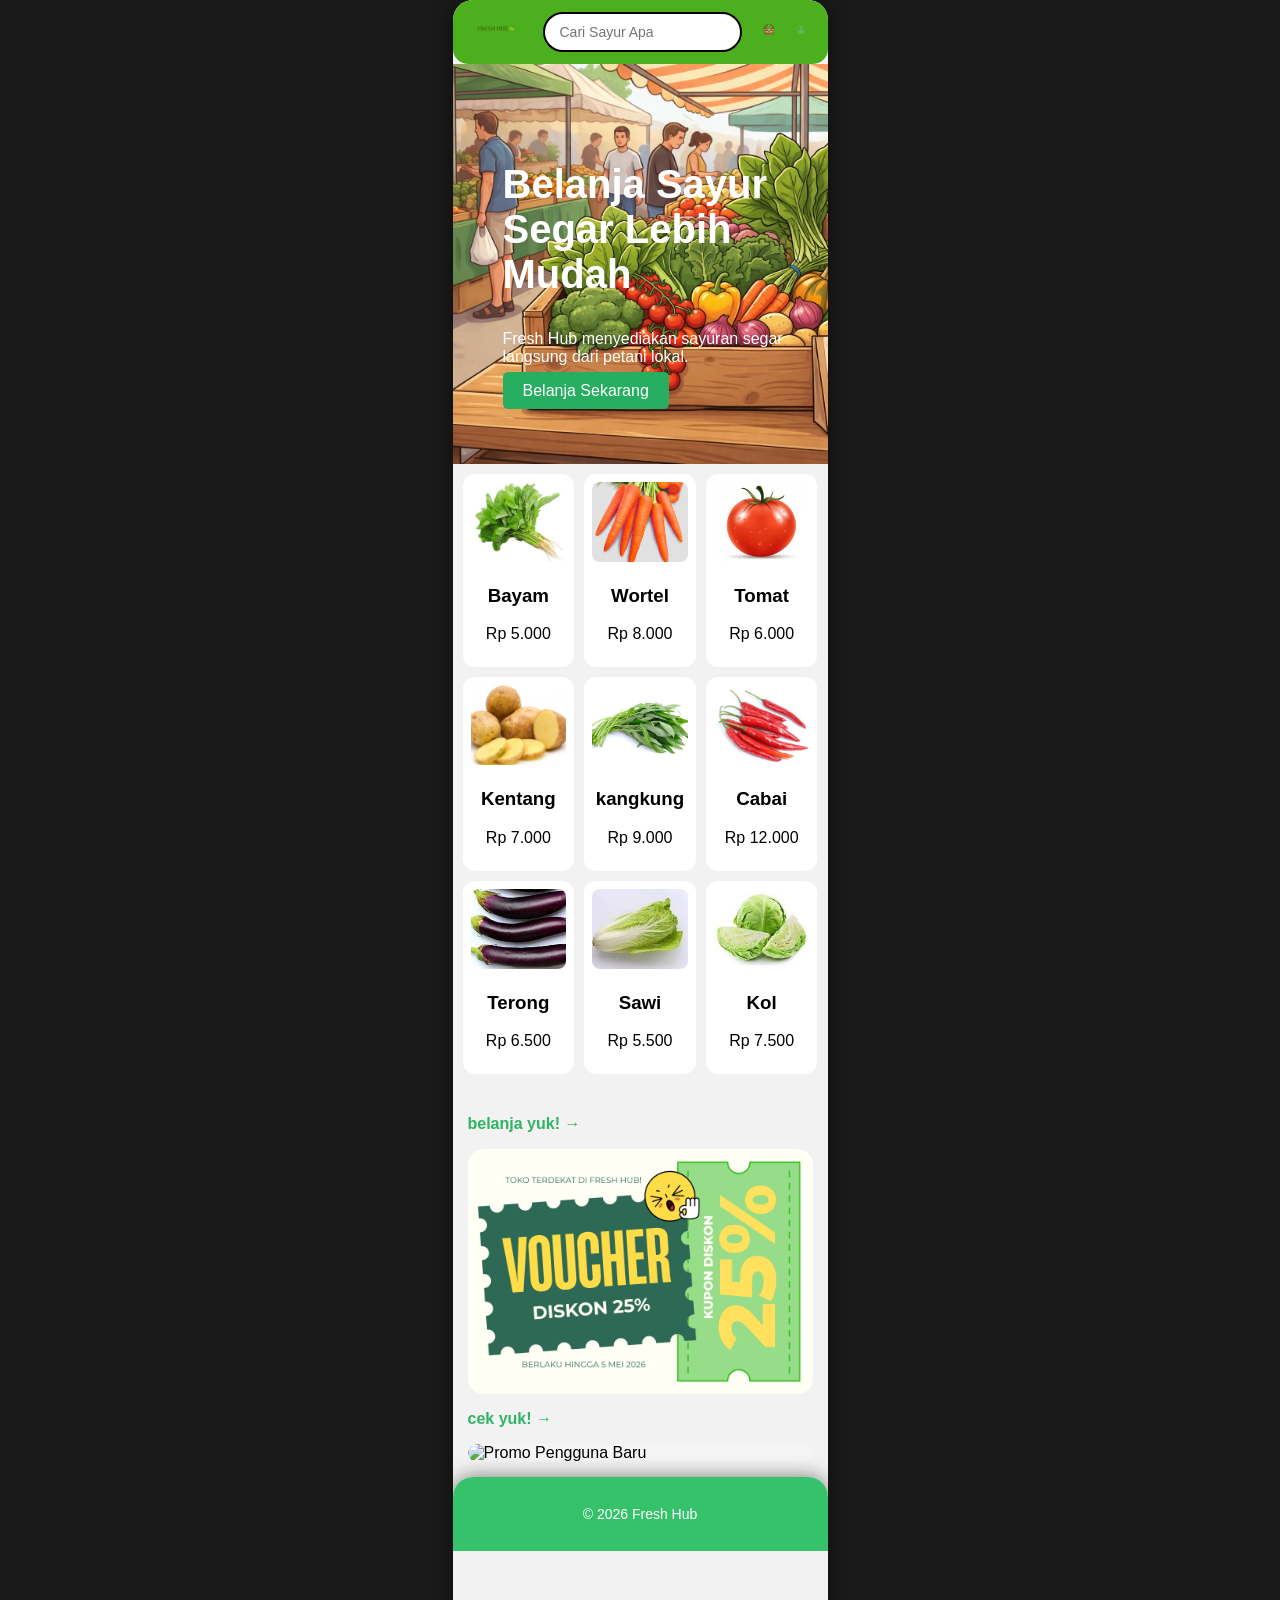
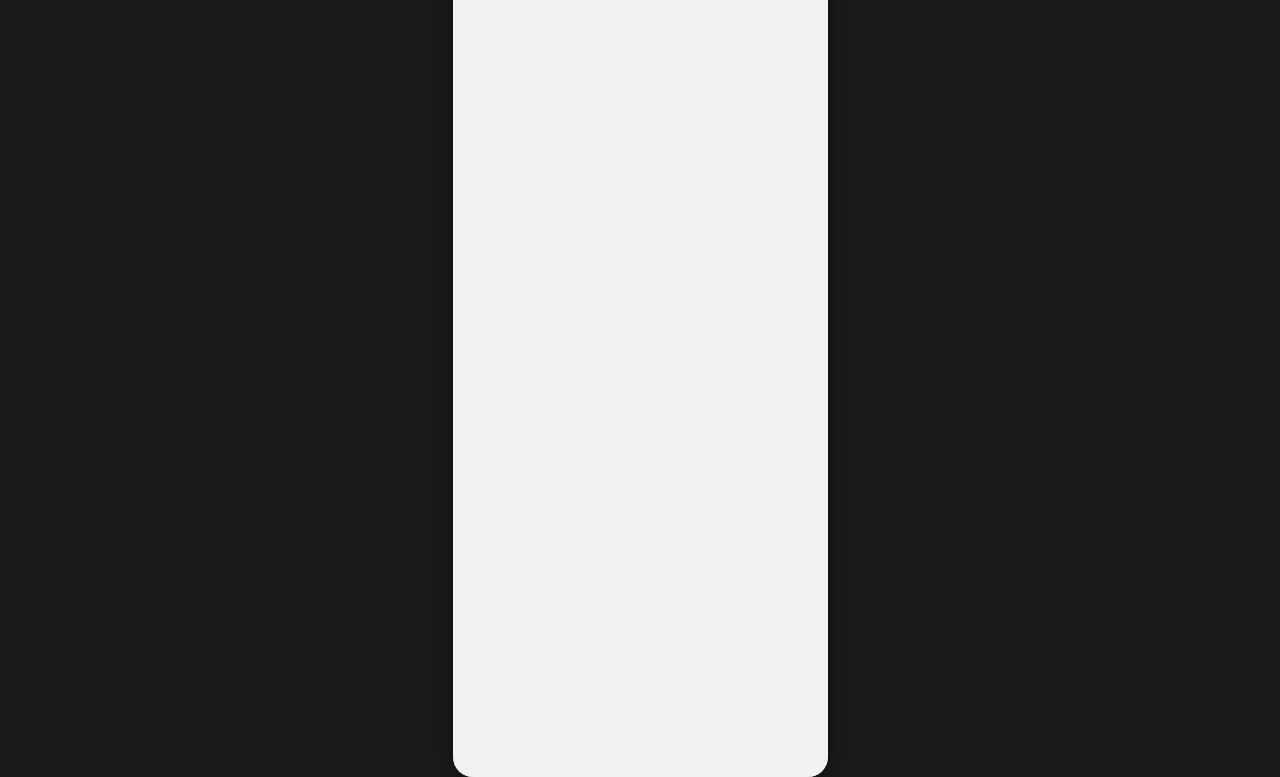
==== index.html @ 1657fc96 "first commit" ====
<!doctype html>
<html lang="id">
  <head>
    <meta charset="UTF-8" />
    <meta name="viewport" content="width=device-width, initial-scale=1.0" />

    <title>Fresh Hub</title>

    <link rel="stylesheet" href="style.css" />
  </head>

  <body>
    <div class="main">
      <header class="navbar">
        <!-- Logo -->
        <div class="logo">
          <img src="gambar/logo.png" alt="Fresh Hub" />
        </div>

        <!-- Search -->
        <div class="search-box">
          <input type="text" placeholder="Cari Sayur Apa" />
        </div>

        <!-- Icon -->
       <div class="nav-icons">
       <a href="keranjang.html">
        <img src="gambar/cart.png" class="icon">
        </a> 
        <a href="profil.html">
       <img src="gambar/user.png" class="icon">
       </a>
      </header>

      <!-- Hero Section -->

      <section class="hero">
        <div class="hero-text">
          <h1>Belanja Sayur Segar Lebih Mudah</h1>

          <p>Fresh Hub menyediakan sayuran segar langsung dari petani lokal.</p>

          <a href="produk.html" class="btn"> Belanja Sekarang </a>
        </div>
      </section>

      <!-- Produk Preview -->

      <section class="produk">
        <div class="card">
          <img src="gambar/bayam.jpg" />
          <h3>Bayam</h3>
          <p>Rp 5.000</p>
        </div>

        <div class="card">
          <img src="gambar/wortel.jpg" />
          <h3>Wortel</h3>
          <p>Rp 8.000</p>
        </div>

        <div class="card">
          <img src="gambar/tomat.jpg" />
          <h3>Tomat</h3>
          <p>Rp 6.000</p>
        </div>

        <div class="card">
          <img src="gambar/kentang.jpg" />
          <h3>Kentang</h3>
          <p>Rp 7.000</p>
        </div>

        <div class="card">
          <img src="gambar/kangkung.jpg" />
          <h3>kangkung</h3>
          <p>Rp 9.000</p>
        </div>

        <div class="card">
          <img src="gambar/cabai.jpg" />
          <h3>Cabai</h3>
          <p>Rp 12.000</p>
        </div>

        <div class="card">
          <img src="gambar/terong.jpg" />
          <h3>Terong</h3>
          <p>Rp 6.500</p>
        </div>

        <div class="card">
          <img src="gambar/sawi.jpg" />
          <h3>Sawi</h3>
          <p>Rp 5.500</p>
        </div>

        <div class="card">
          <img src="gambar/kol.jpg" />
          <h3>Kol</h3>
          <p>Rp 7.500</p>
        </div>
    </section>

    <!-- Promo Section -->
<section class="promo-section">

  <!-- Belanja Yuk -->
  <div class="promo-header">
    <h3>belanja yuk! →</h3>
  </div>

  <div class="promo-card">
    <img src="gambar/voucher.png" alt="Voucher Diskon">
  </div>

  <!-- Cek Yuk -->
  <div class="promo-header">
    <h3>cek yuk! →</h3>
  </div>

  <div class="promo-card">
    <img src="gambar/promo.png" alt="Promo Pengguna Baru">
  </div>

</section>

    <div class="main">

  

  <footer class="footer">
    <p>© 2026 Fresh Hub</p>
  </footer>

</div>

</body>
</html>
---- style.css ----
* {
  margin: 1;

  padding: 0;

  box-sizing: border-box;
}

body {
  font-family: Arial, sans-serif;
  margin: 0;
  background: #f5fff5;
}

/* Navbar */

.navbar {
  display: flex;

  align-items: center;

  justify-content: space-between;

  padding: 10px 12px;

  background: #43b02a;

  border-bottom-left-radius: 20px;
  border-bottom-right-radius: 20px;
}

.logo img {
  height: 28px;
}

nav a {
  color: white;
  margin: 10px;
  text-decoration: none;
}

/* Hero */

.hero {
  height: 400px;

  background: url("gambar/bg-sayur.jpg");

  background-size: cover;
  background-position: center;

  display: flex;
  align-items: center;

  color: white;
}

.hero-text {
  margin-left: 50px;
}

.hero h1 {
  font-size: 40px;
}

.btn {
  background: #27ae60;
  padding: 10px 20px;

  color: white;
  text-decoration: none;

  border-radius: 5px;
}

/* Produk */

.preview {
  padding: 40px;
  text-align: center;
}

.produk {
  display: grid;

  grid-template-columns: repeat(3, 1fr);

  gap: 10px;

  padding: 10px;

  width: 100%;

  box-sizing: border-box;
}

.card {
  background: white;

  border-radius: 12px;

  padding: 8px;

  text-align: center;

  width: 100%;

  box-sizing: border-box;
}

.card img {
  width: 100%;

  height: 80px;

  object-fit: cover;

  border-radius: 8px;
}

/* Footer */

footer {
  background: #2ecc71;
  color: white;

  text-align: center;

  padding: 15px;

  margin-top: 30px;
}
/* Halaman Produk */

.produk-section {
  padding: 40px;
  text-align: center;
}

.harga {
  color: #27ae60;
  font-weight: bold;
}

.total-box {
  margin-top: 30px;
}

button {
  background: #27ae60;
  color: white;

  border: none;
  padding: 10px;

  border-radius: 5px;

  cursor: pointer;
}

button:hover {
  background: #219150;
}

/* Keranjang */

.keranjang-section {
  padding: 40px;
  text-align: center;
}

table {
  border-collapse: collapse;
  margin: auto;
}

th,
td {
  padding: 10px;
}

/* Tentang */

.tentang-section {
  padding: 40px;
  max-width: 800px;
  margin: auto;

  line-height: 1.8;
}

.tentang-section ul {
  margin-left: 20px;
}

/* Kontak */

.kontak-section {
  padding: 40px;
  max-width: 800px;
  margin: auto;

  line-height: 1.8;
}

.search-box {
  flex: 1;

  margin: 0 10px;
}

.search-box input {
  width: 100%;

  padding: 8px 12px;

  border-radius: 20px;

  border: 2px solid black;

  font-size: 14px;
}

/* HEADER APP STYLE */

.navbar {
  display: flex;
  align-items: center;
  justify-content: space-between;

  background: #4caf1d; /* hijau seperti gambar */

  padding: 10px 15px;
}

/* Logo */

.logo img {
  height: 40px;
}

/* Search Tengah */

.search-box {
  flex: 1;
  margin: 0 15px;
}

.search-box input {
  width: 100%;

  padding: 10px 15px;

  border-radius: 25px;

  border: 2px solid black;

  outline: none;

  font-size: 14px;
}

/* Icon kanan */

.nav-icons {
  display: flex;

  align-items: center;

  gap: 8px;
}

.icon {
  width: 24px;

  height: 24px;

  object-fit: contain;
}

.navbar {
  border-bottom-left-radius: 15px;
  border-bottom-right-radius: 15px;
}

/* MODE MOBILE APP */

body {
  margin: 0;
  padding: 0;

  font-family: Arial, sans-serif;

  background: #1a1a1a;
}

/* Konten utama */

.container {
  padding: 15px;
}

/* FRAME HP */

.main {
  width: 375px; /* ukuran HP */

  min-height: 100vh;

  background: #f2f2f2;

  box-shadow: 0 0 20px rgba(0, 0, 0, 0.5);

  overflow: hidden;
}
.main {
  width: 375px; /* ukuran HP */

  min-height: 100vh;

  background: #f2f2f2;

  margin: auto;

  overflow: hidden;

  border-radius: 20px;
}

section {
  width: 100%;

  display: block;
}

.footer {
  background: #36c26b;

  color: white;

  text-align: center;

  padding: 15px;

  font-size: 14px;

  margin-top: auto;
}

/* PROMO SECTION */

.promo-section {
  padding: 15px;
}

.promo-header {
  margin-top: 15px;
}

.promo-header h3 {
  color: #2fb463;

  font-size: 16px;

  font-weight: bold;
}

.promo-card {
  background: #f5f5f5;

  border-radius: 15px;

  overflow: hidden;

  margin-top: 10px;
}

.promo-card img {
  width: 100%;

  border-radius: 15px;

  display: block;
}
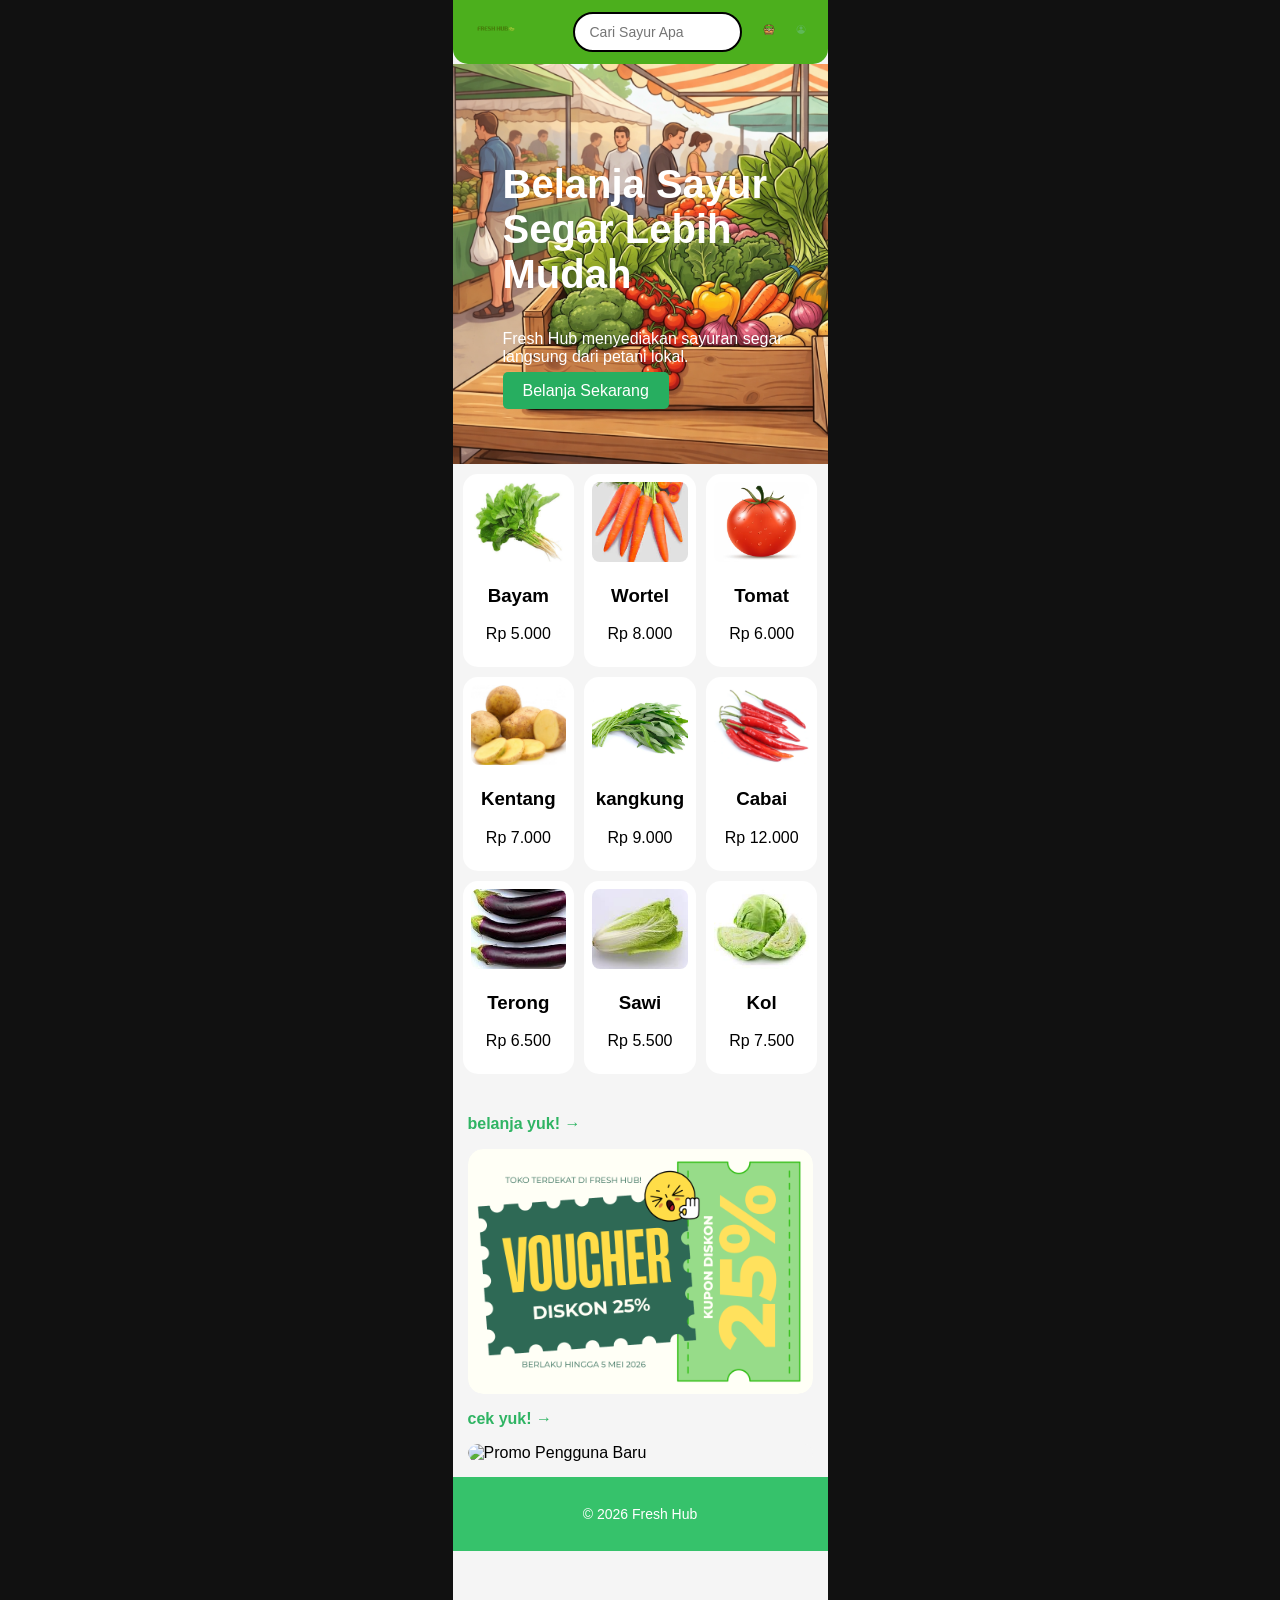
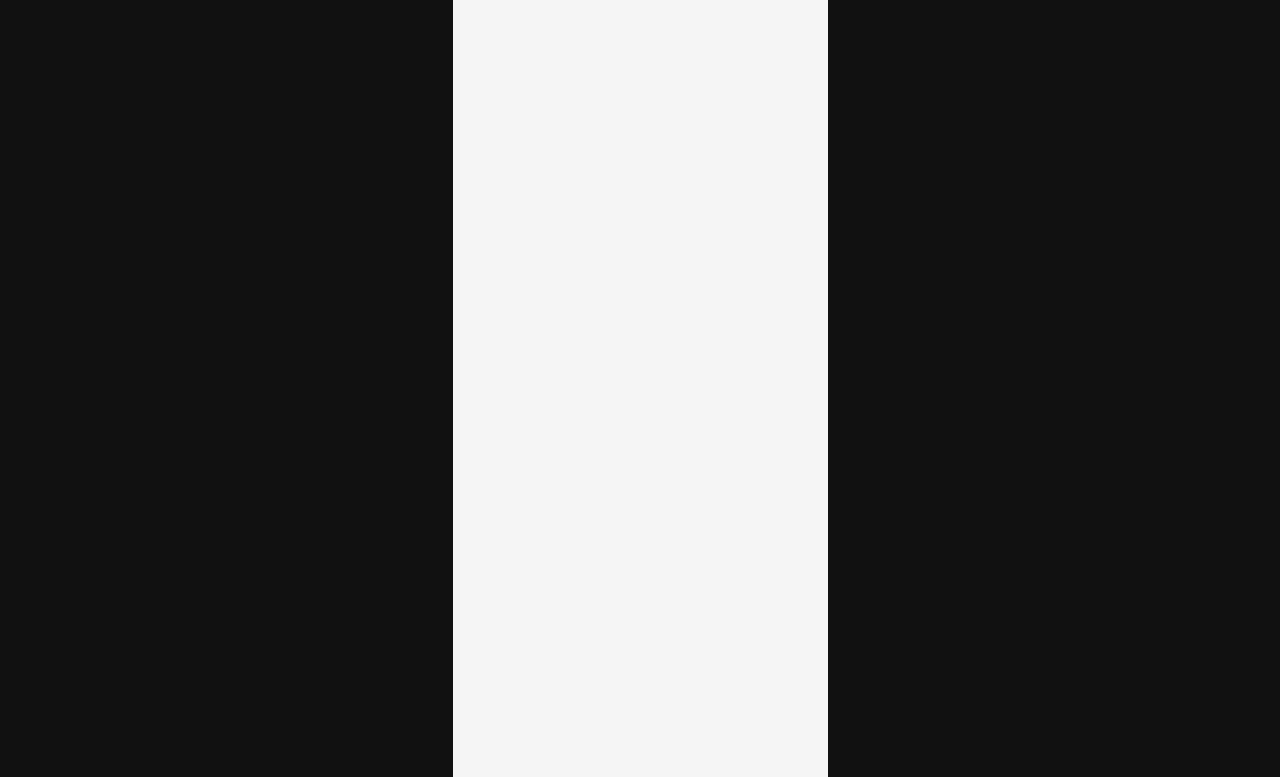
==== commit 9f984d51: "first commit" ====
--- a/index.html
+++ b/index.html
@@ -45,7 +45,7 @@
       </section>
 
       <!-- Produk Preview -->
-
+<div class="product-container">
       <section class="produk">
         <div class="card">
           <img src="gambar/bayam.jpg" />
--- a/style.css
+++ b/style.css
@@ -12,7 +12,7 @@
   background: #f5fff5;
 }
 
-/* Navbar */
+/* NAVBAR */
 
 .navbar {
   display: flex;
@@ -21,12 +21,75 @@
 
   justify-content: space-between;
 
+  background: #49b11c;
+
   padding: 10px 12px;
 
   background: #43b02a;
 
   border-bottom-left-radius: 20px;
+
   border-bottom-right-radius: 20px;
+}
+
+/* kiri */
+
+.nav-left {
+  display: flex;
+
+  align-items: center;
+
+  gap: 8px;
+}
+
+/* logo */
+
+.logo {
+  width: 90px;
+}
+
+/* back */
+
+.back-btn {
+  color: white;
+
+  font-size: 22px;
+
+  text-decoration: none;
+}
+
+/* search */
+
+.search-box {
+  flex: 1;
+
+  margin: 0 10px;
+}
+
+.search-box input {
+  width: 100%;
+
+  padding: 8px 12px;
+
+  border-radius: 20px;
+
+  border: 2px solid black;
+
+  outline: none;
+}
+
+/* icon */
+
+.nav-icons {
+  display: flex;
+
+  align-items: center;
+}
+
+.icon {
+  width: 26px;
+
+  cursor: pointer;
 }
 
 .logo img {
@@ -92,12 +155,14 @@
   width: 100%;
 
   box-sizing: border-box;
+
+  width: 100%;
 }
 
 .card {
   background: white;
 
-  border-radius: 12px;
+  border-radius: 15px;
 
   padding: 8px;
 
@@ -117,7 +182,6 @@
 
   border-radius: 8px;
 }
-
 /* Footer */
 
 footer {
@@ -288,13 +352,10 @@
 body {
   margin: 0;
   padding: 0;
-
-  font-family: Arial, sans-serif;
-
-  background: #1a1a1a;
-}
-
-/* Konten utama */
+  display: flex;
+  justify-content: center; /* posisi tengah */
+  background: #111; /* warna kanan kiri */
+}
 
 .container {
   padding: 15px;
@@ -303,28 +364,11 @@
 /* FRAME HP */
 
 .main {
-  width: 375px; /* ukuran HP */
-
+  width: 375px; /* ukuran layar HP */
+  max-width: 100%;
+  background: #f5f5f5;
   min-height: 100vh;
-
-  background: #f2f2f2;
-
-  box-shadow: 0 0 20px rgba(0, 0, 0, 0.5);
-
-  overflow: hidden;
-}
-.main {
-  width: 375px; /* ukuran HP */
-
-  min-height: 100vh;
-
-  background: #f2f2f2;
-
-  margin: auto;
-
-  overflow: hidden;
-
-  border-radius: 20px;
+  margin: 0 auto; /* center */
 }
 
 section {
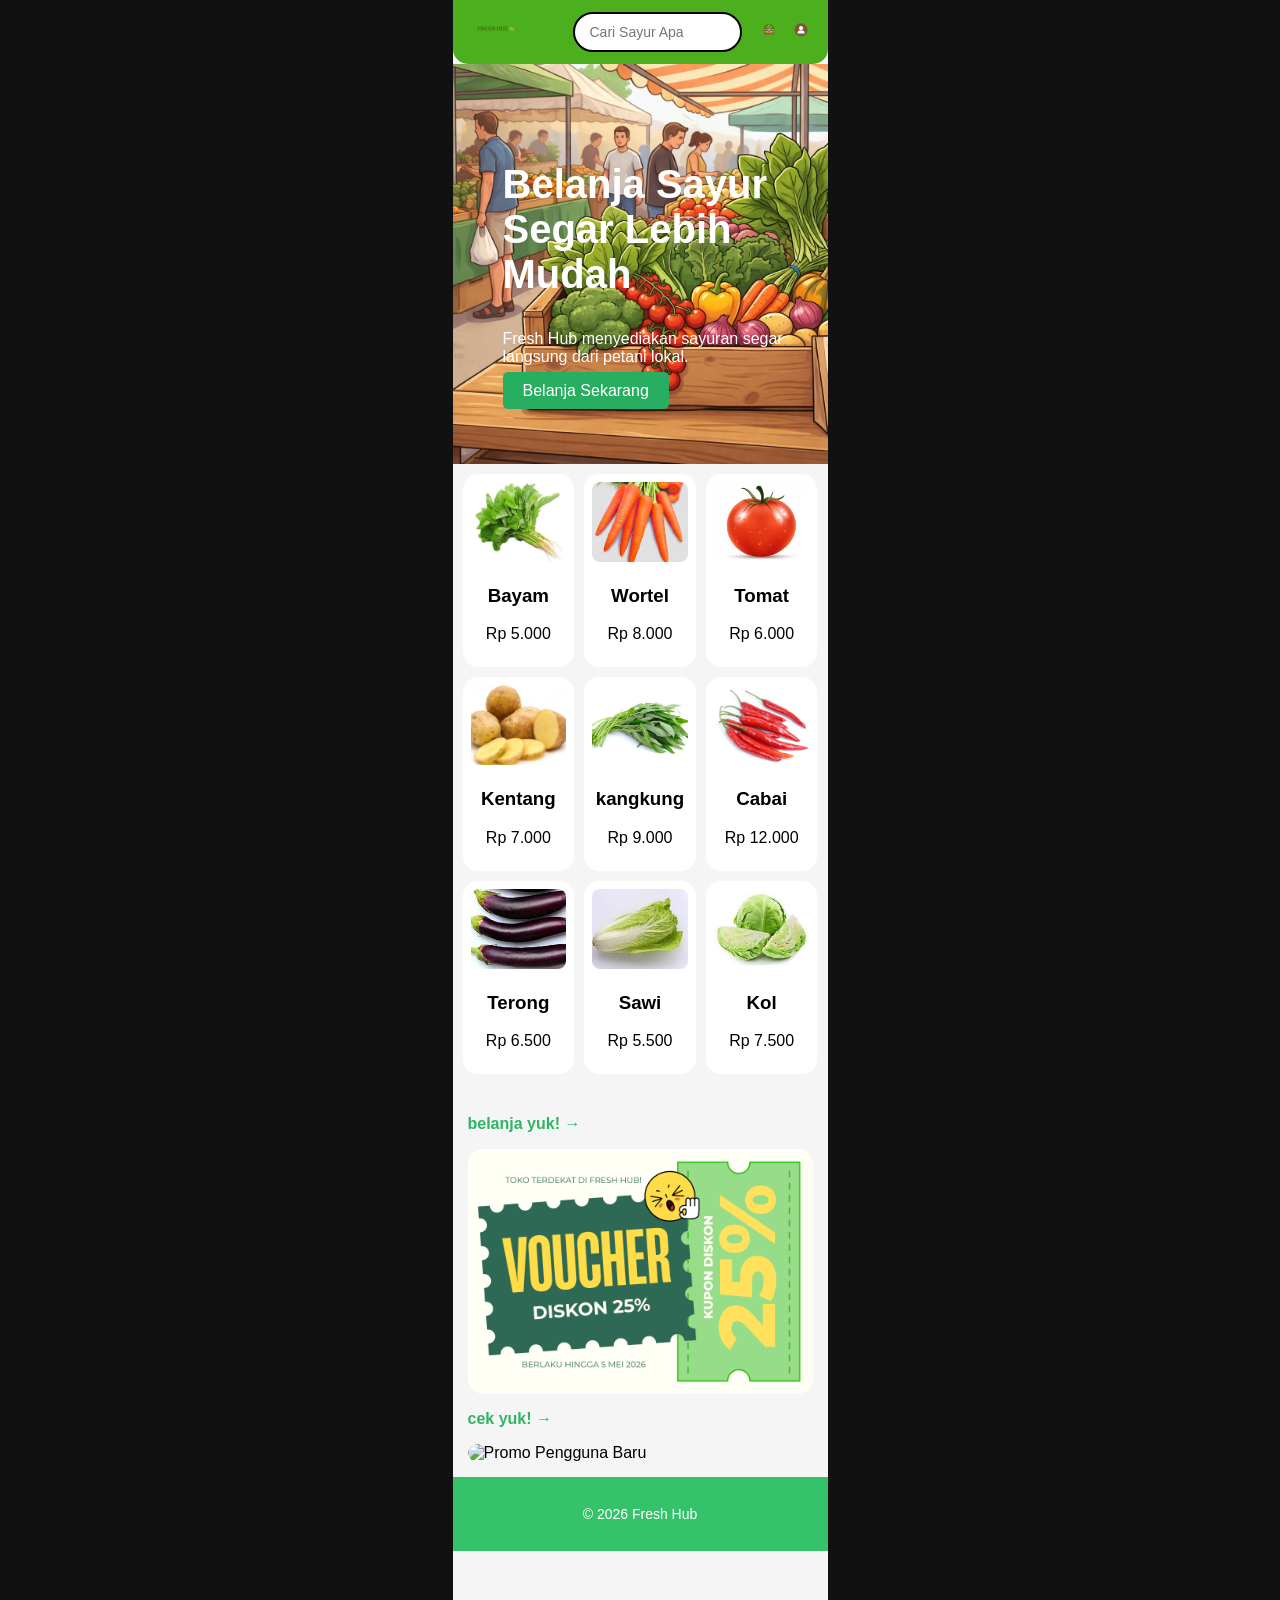
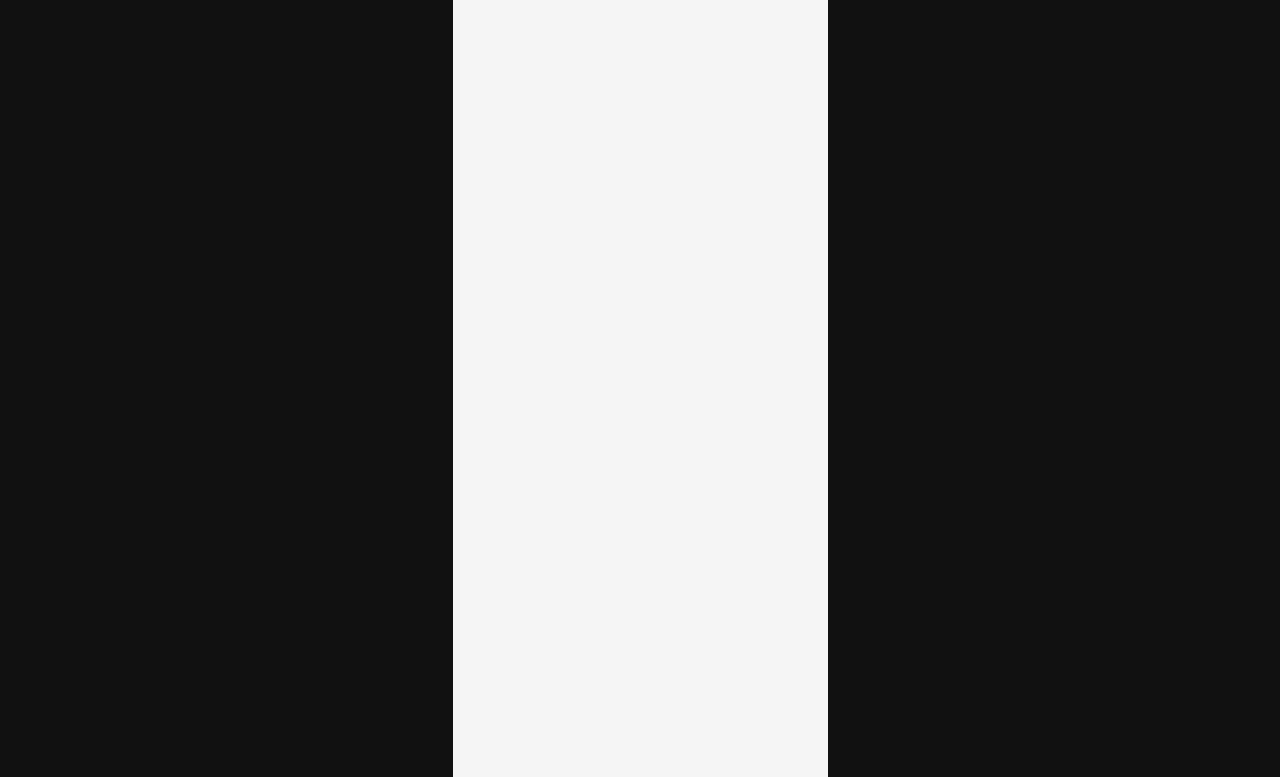
==== commit 6a955704: "Remove unused files and update navigation links; add login functionality and enhance cart display" ====
--- a/index.html
+++ b/index.html
@@ -27,9 +27,9 @@
        <a href="keranjang.html">
         <img src="gambar/cart.png" class="icon">
         </a> 
-        <a href="profil.html">
-       <img src="gambar/user.png" class="icon">
-       </a>
+       <a href="login.html">
+        <img src="gambar/user.png" class="icon">
+         </a>
       </header>
 
       <!-- Hero Section -->
--- a/style.css
+++ b/style.css
@@ -1,3 +1,7 @@
+* {
+  box-sizing: border-box;
+}
+
 * {
   margin: 1;
 
@@ -226,21 +230,35 @@
   background: #219150;
 }
 
-/* Keranjang */
-
-.keranjang-section {
-  padding: 40px;
-  text-align: center;
-}
-
-table {
+.keranjang-section table {
+  width: 100%;
+
   border-collapse: collapse;
-  margin: auto;
-}
-
-th,
-td {
-  padding: 10px;
+
+  background: white;
+
+  border-radius: 10px;
+
+  overflow: hidden;
+}
+
+.keranjang-section th,
+.keranjang-section td {
+  padding: 12px;
+
+  text-align: center;
+
+  border-bottom: 1px solid #ddd;
+}
+
+.keranjang-section img {
+  width: 60px;
+
+  height: 60px;
+
+  object-fit: cover;
+
+  border-radius: 8px;
 }
 
 /* Tentang */
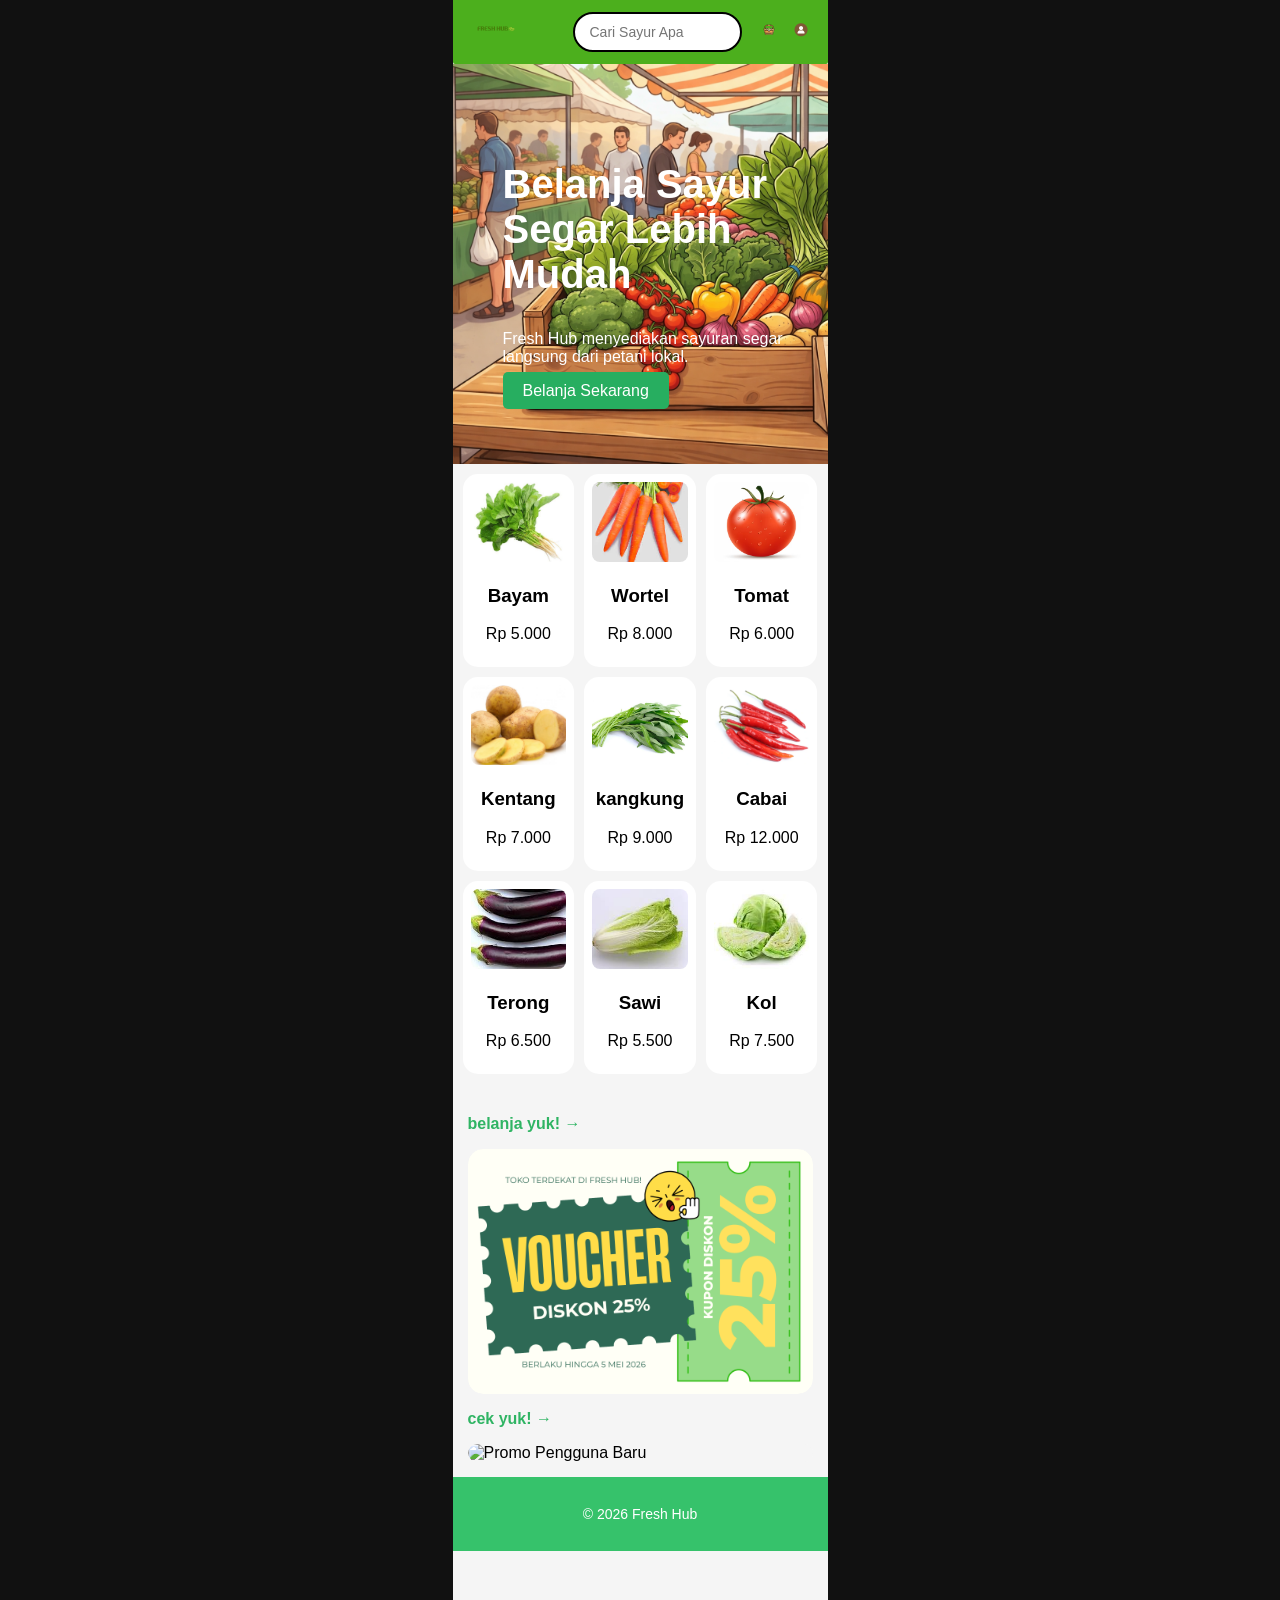
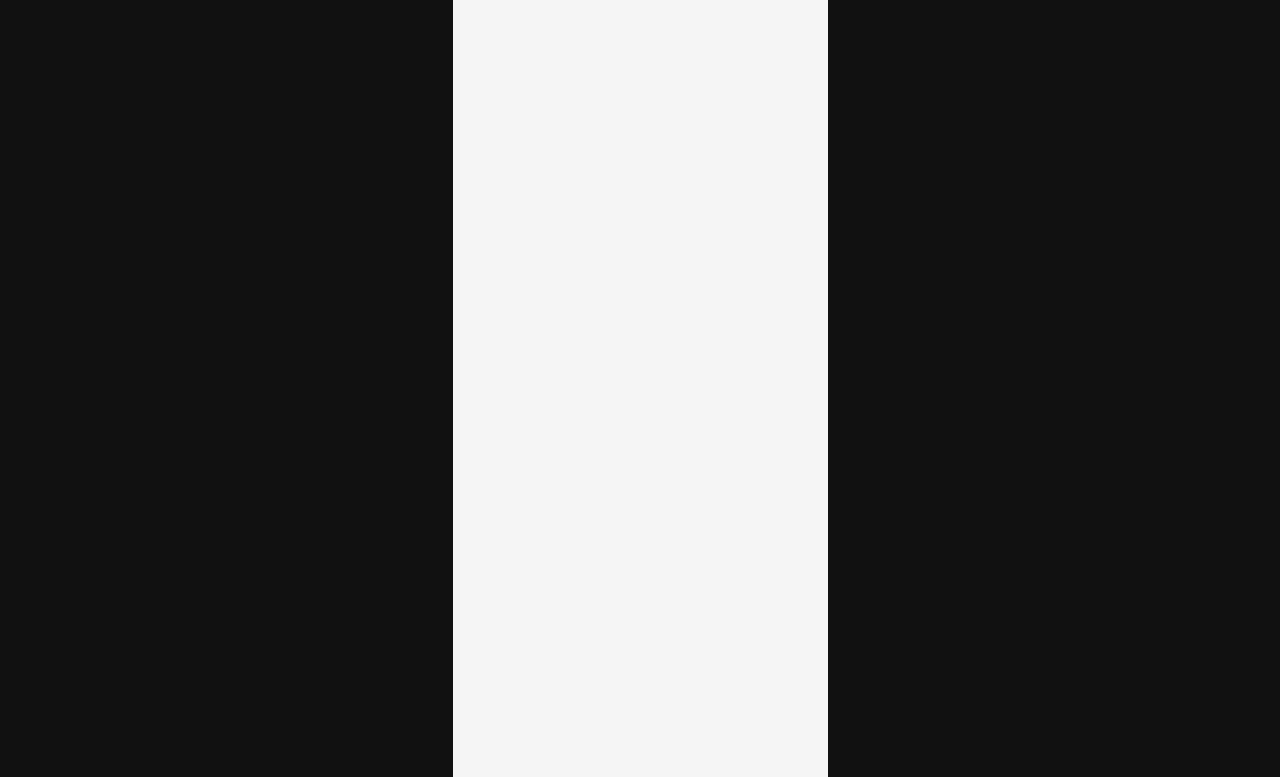
==== commit c1cb1492: "first commit" ====
--- a/index.html
+++ b/index.html
@@ -12,17 +12,17 @@
   <body>
     <div class="main">
       <header class="navbar">
-        <!-- Logo -->
+        
         <div class="logo">
           <img src="gambar/logo.png" alt="Fresh Hub" />
         </div>
 
-        <!-- Search -->
+        
         <div class="search-box">
           <input type="text" placeholder="Cari Sayur Apa" />
         </div>
 
-        <!-- Icon -->
+        
        <div class="nav-icons">
        <a href="keranjang.html">
         <img src="gambar/cart.png" class="icon">
@@ -32,7 +32,7 @@
          </a>
       </header>
 
-      <!-- Hero Section -->
+      
 
       <section class="hero">
         <div class="hero-text">
@@ -44,7 +44,7 @@
         </div>
       </section>
 
-      <!-- Produk Preview -->
+      
 <div class="product-container">
       <section class="produk">
         <div class="card">
@@ -102,10 +102,10 @@
         </div>
     </section>
 
-    <!-- Promo Section -->
+   
 <section class="promo-section">
 
-  <!-- Belanja Yuk -->
+  
   <div class="promo-header">
     <h3>belanja yuk! →</h3>
   </div>
@@ -114,7 +114,7 @@
     <img src="gambar/voucher.png" alt="Voucher Diskon">
   </div>
 
-  <!-- Cek Yuk -->
+ 
   <div class="promo-header">
     <h3>cek yuk! →</h3>
   </div>
--- a/style.css
+++ b/style.css
@@ -16,8 +16,6 @@
   background: #f5fff5;
 }
 
-/* NAVBAR */
-
 .navbar {
   display: flex;
 
@@ -36,8 +34,6 @@
   border-bottom-right-radius: 20px;
 }
 
-/* kiri */
-
 .nav-left {
   display: flex;
 
@@ -45,15 +41,11 @@
 
   gap: 8px;
 }
-
-/* logo */
 
 .logo {
   width: 90px;
 }
 
-/* back */
-
 .back-btn {
   color: white;
 
@@ -61,8 +53,6 @@
 
   text-decoration: none;
 }
-
-/* search */
 
 .search-box {
   flex: 1;
@@ -82,8 +72,6 @@
   outline: none;
 }
 
-/* icon */
-
 .nav-icons {
   display: flex;
 
@@ -105,8 +93,6 @@
   margin: 10px;
   text-decoration: none;
 }
-
-/* Hero */
 
 .hero {
   height: 400px;
@@ -140,8 +126,6 @@
   border-radius: 5px;
 }
 
-/* Produk */
-
 .preview {
   padding: 40px;
   text-align: center;
@@ -186,7 +170,6 @@
 
   border-radius: 8px;
 }
-/* Footer */
 
 footer {
   background: #2ecc71;
@@ -198,7 +181,6 @@
 
   margin-top: 30px;
 }
-/* Halaman Produk */
 
 .produk-section {
   padding: 40px;
@@ -260,8 +242,6 @@
 
   border-radius: 8px;
 }
-
-/* Tentang */
 
 .tentang-section {
   padding: 40px;
@@ -275,8 +255,6 @@
   margin-left: 20px;
 }
 
-/* Kontak */
-
 .kontak-section {
   padding: 40px;
   max-width: 800px;
@@ -303,8 +281,6 @@
   font-size: 14px;
 }
 
-/* HEADER APP STYLE */
-
 .navbar {
   display: flex;
   align-items: center;
@@ -314,14 +290,10 @@
 
   padding: 10px 15px;
 }
-
-/* Logo */
 
 .logo img {
   height: 40px;
 }
-
-/* Search Tengah */
 
 .search-box {
   flex: 1;
@@ -342,8 +314,6 @@
   font-size: 14px;
 }
 
-/* Icon kanan */
-
 .nav-icons {
   display: flex;
 
@@ -361,11 +331,9 @@
 }
 
 .navbar {
-  border-bottom-left-radius: 15px;
-  border-bottom-right-radius: 15px;
-}
-
-/* MODE MOBILE APP */
+  border-bottom-left-radius: 2px;
+  border-bottom-right-radius: 2px;
+}
 
 body {
   margin: 0;
@@ -379,14 +347,12 @@
   padding: 15px;
 }
 
-/* FRAME HP */
-
 .main {
-  width: 375px; /* ukuran layar HP */
+  width: 375px;
   max-width: 100%;
   background: #f5f5f5;
   min-height: 100vh;
-  margin: 0 auto; /* center */
+  margin: 0 auto;
 }
 
 section {
@@ -409,8 +375,6 @@
   margin-top: auto;
 }
 
-/* PROMO SECTION */
-
 .promo-section {
   padding: 15px;
 }
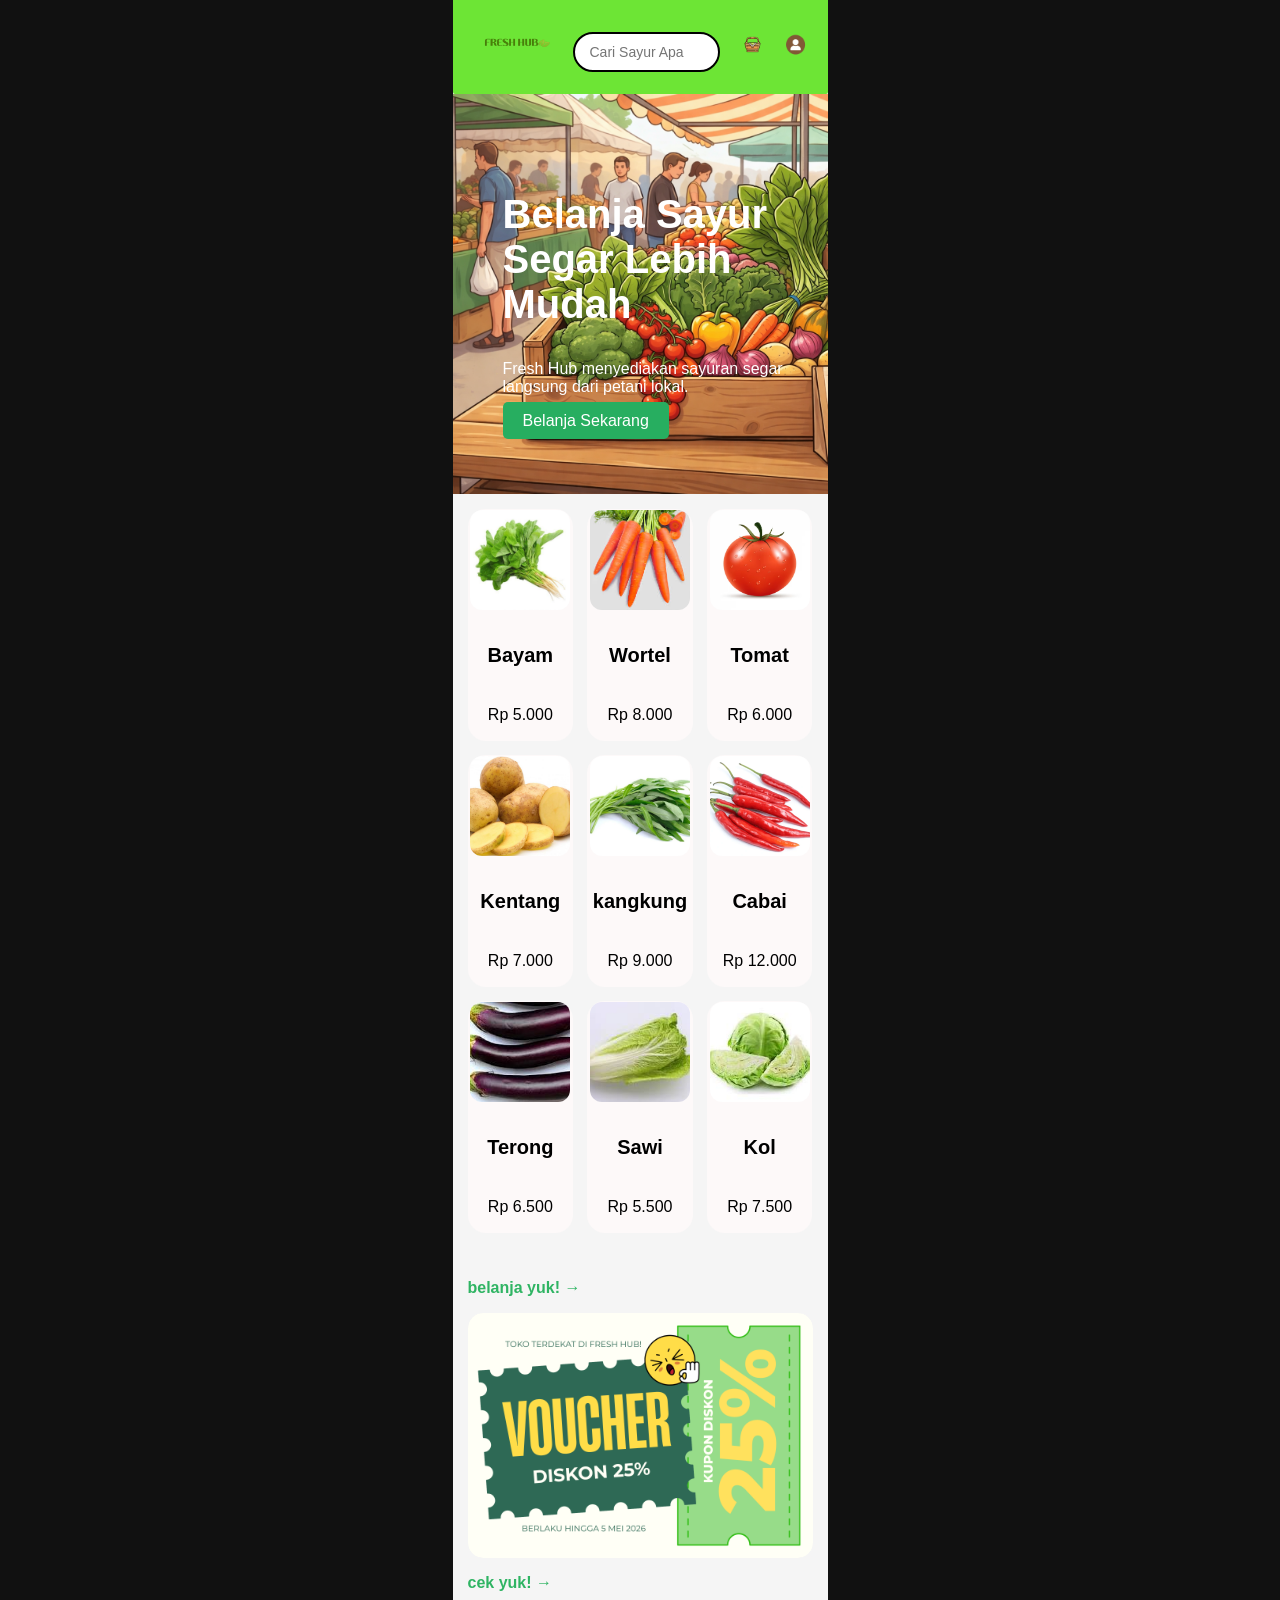
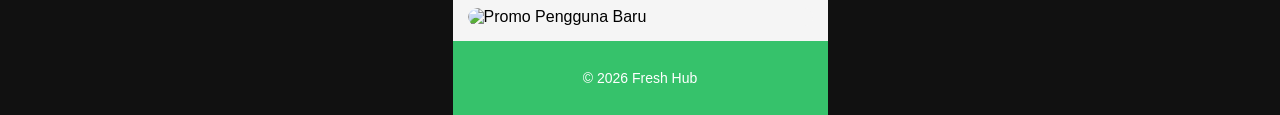
==== commit 6ec6fbac: "commit" ====
--- a/index.html
+++ b/index.html
@@ -24,12 +24,18 @@
 
         
        <div class="nav-icons">
-       <a href="keranjang.html">
-        <img src="gambar/cart.png" class="icon">
-        </a> 
-       <a href="login.html">
-        <img src="gambar/user.png" class="icon">
-         </a>
+
+<a href="keranjang.html">
+<img src="gambar/cart.png" class="icon">
+</a>
+
+<a href="login.html">
+<img src="gambar/user.png" class="icon">
+</a>
+
+</div>
+
+
       </header>
 
       
@@ -125,9 +131,7 @@
 
 </section>
 
-    <div class="main">
-
-  
+   
 
   <footer class="footer">
     <p>© 2026 Fresh Hub</p>
@@ -135,6 +139,8 @@
 
 </div>
 
+<script src="script.js"></script>
+
 </body>
 </html>
 
--- a/style.css
+++ b/style.css
@@ -136,39 +136,97 @@
 
   grid-template-columns: repeat(3, 1fr);
 
-  gap: 10px;
-
-  padding: 10px;
-
-  width: 100%;
+  gap: 14px;
+
+  padding: 15px;
+
+  justify-content: center;
+}
+
+.card {
+  background: #fdf9f9;
+
+  border-radius: 18px;
+
+  padding: 1px;
+
+  text-align: center;
+
+  display: flex;
+
+  flex-direction: column;
+
+  justify-content: space-between;
+
+  align-items: center;
+
+  min-height: 30px;
 
   box-sizing: border-box;
-
-  width: 100%;
-}
-
-.card {
-  background: white;
+}
+
+.card img {
+  width: 100px;
+
+  height: 100px;
+
+  object-fit: cover;
+
+  border-radius: 12px;
+
+  margin-bottom: 10px;
+}
+
+.card h3 {
+  font-size: 20px;
+
+  margin: 10px 0;
+
+  min-height: 50px;
+
+  display: flex;
+
+  align-items: center;
+
+  justify-content: center;
+
+  text-align: center;
+}
+
+.harga {
+  font-size: 16px;
+
+  font-weight: bold;
+
+  color: #27ae60;
+
+  margin-bottom: 15px;
+}
+
+.card button {
+  width: 70px;
+
+  height: 70px;
+
+  border: none;
 
   border-radius: 15px;
 
-  padding: 8px;
-
-  text-align: center;
-
-  width: 100%;
-
-  box-sizing: border-box;
-}
-
-.card img {
-  width: 100%;
-
-  height: 80px;
-
-  object-fit: cover;
-
-  border-radius: 8px;
+  background: #2fb463;
+
+  font-size: 26px;
+
+  cursor: pointer;
+
+  color: white;
+
+  display: flex;
+
+  justify-content: center;
+
+  align-items: center;
+
+  margin-top: auto;
 }
 
 footer {
@@ -243,26 +301,6 @@
   border-radius: 8px;
 }
 
-.tentang-section {
-  padding: 40px;
-  max-width: 800px;
-  margin: auto;
-
-  line-height: 1.8;
-}
-
-.tentang-section ul {
-  margin-left: 20px;
-}
-
-.kontak-section {
-  padding: 40px;
-  max-width: 800px;
-  margin: auto;
-
-  line-height: 1.8;
-}
-
 .search-box {
   flex: 1;
 
@@ -270,7 +308,7 @@
 }
 
 .search-box input {
-  width: 100%;
+  width: 70%;
 
   padding: 8px 12px;
 
@@ -286,13 +324,13 @@
   align-items: center;
   justify-content: space-between;
 
-  background: #4caf1d; /* hijau seperti gambar */
+  background: #6de535;
 
   padding: 10px 15px;
 }
 
 .logo img {
-  height: 40px;
+  height: 70px;
 }
 
 .search-box {
@@ -323,9 +361,9 @@
 }
 
 .icon {
-  width: 24px;
-
-  height: 24px;
+  width: 35px;
+
+  height: 35px;
 
   object-fit: contain;
 }
@@ -339,8 +377,8 @@
   margin: 0;
   padding: 0;
   display: flex;
-  justify-content: center; /* posisi tengah */
-  background: #111; /* warna kanan kiri */
+  justify-content: center;
+  background: #111;
 }
 
 .container {
@@ -408,3 +446,48 @@
 
   display: block;
 }
+
+.checkout-item {
+  background: white;
+
+  padding: 10px;
+
+  border-radius: 10px;
+
+  margin-bottom: 10px;
+
+  display: flex;
+
+  align-items: center;
+
+  gap: 10px;
+}
+
+input,
+select {
+  width: 100%;
+
+  padding: 12px;
+
+  margin-top: 10px;
+
+  border-radius: 10px;
+
+  border: 1px solid #ccc;
+}
+
+button {
+  background: #2fb463;
+
+  color: white;
+
+  padding: 14px;
+
+  border: none;
+
+  border-radius: 10px;
+
+  font-size: 16px;
+
+  cursor: pointer;
+}
